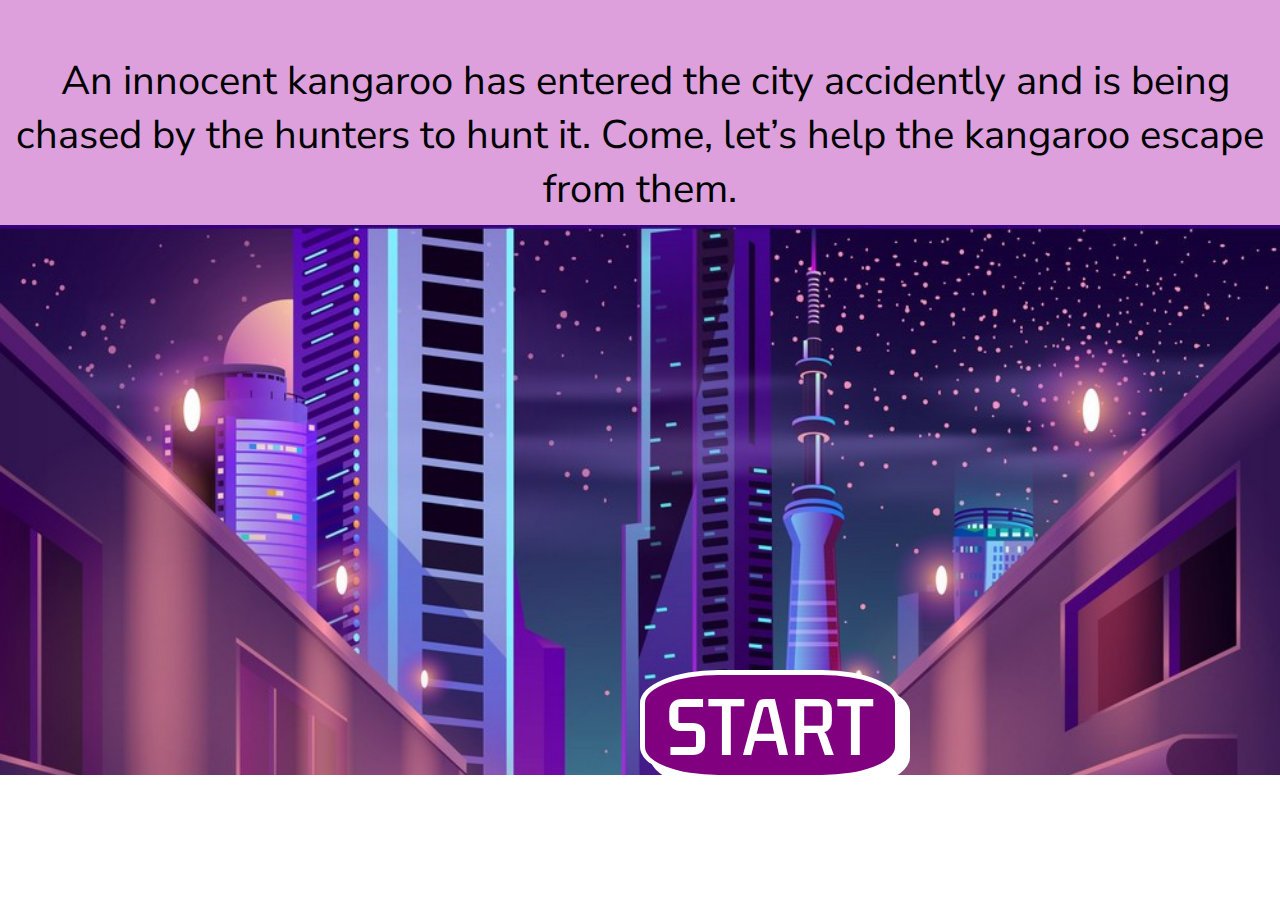
==== index.html @ 8cefb25e "added" ====
<!DOCTYPE html>
<html lang="en">
<head>
    <meta charset="UTF-8">
    <meta name="viewport" content="width=device-width, initial-scale=1.0">
    <title>home</title>
    <link rel="stylesheet" href="home.css" class="css">
</head>
<body>
    <nav><center><br>&nbsp;An innocent kangaroo has entered the city accidently and is being chased by the hunters to hunt it.
        Come, let&#8217;s help the kangaroo escape from them.</center></nav>

    <div class="home">
        <div id="start">START</div>
    </div>




    <script src="home.js"></script>
</body>
</html>
---- home.css ----
@import url('https://fonts.googleapis.com/css2?family=Kdam+Thmor+Pro&family=Nunito&family=Nunito+Sans:opsz,wght@6..12,700&family=Poppins&display=swap');
@import url('https://fonts.googleapis.com/css2?family=Kdam+Thmor+Pro&family=Nunito&family=Nunito+Sans:opsz,wght@6..12,700&family=Poppins&family=Sofia+Sans+Semi+Condensed&display=swap');

*{
    margin: 0;
    padding: 0;
}

nav{
    height:25vh;
    width:100%;
    background-color: plum;
    font-size: 40px;
    font-family: 'Nunito Sans', sans-serif;
    
} 

.home{
    background-image: url(assets/start.jpg);
    background-repeat: no-repeat;
    background-size:cover;
    /* background-position: center; */
    width: 100vw;
    height: 550px;
    }


#start{
        height: 100px;
        width:250px;
        background-color: purple;
        border: 5px solid white;
        position: absolute;
        bottom:120px;
        left: 640px;
        color: white;
        font-size: 70px;
        text-align: center;
        border-radius: 30%;
        font-family:'Kdam Thmor Pro', sans-serif;
        box-shadow:10px 10px  white ;
        
}

#start:hover{
    color: rgb(11, 11, 12);
    background-color: rgb(127, 229, 255);
    cursor: pointer;
    box-shadow: 15px 15px 15px rgb(61, 10, 246);
}


@media only screen and (max-width: 700px){
    nav{
        font-size: 18px;
        height: 22vh;
    }
    #start{
        position:absolute;
        left: 100px;
        height: 75px;
        width:150px;
        font-size: 47px;
        border: 2px solid white;
        overflow: hidden;
    }
    .home{
        height: 470px;
    }


};
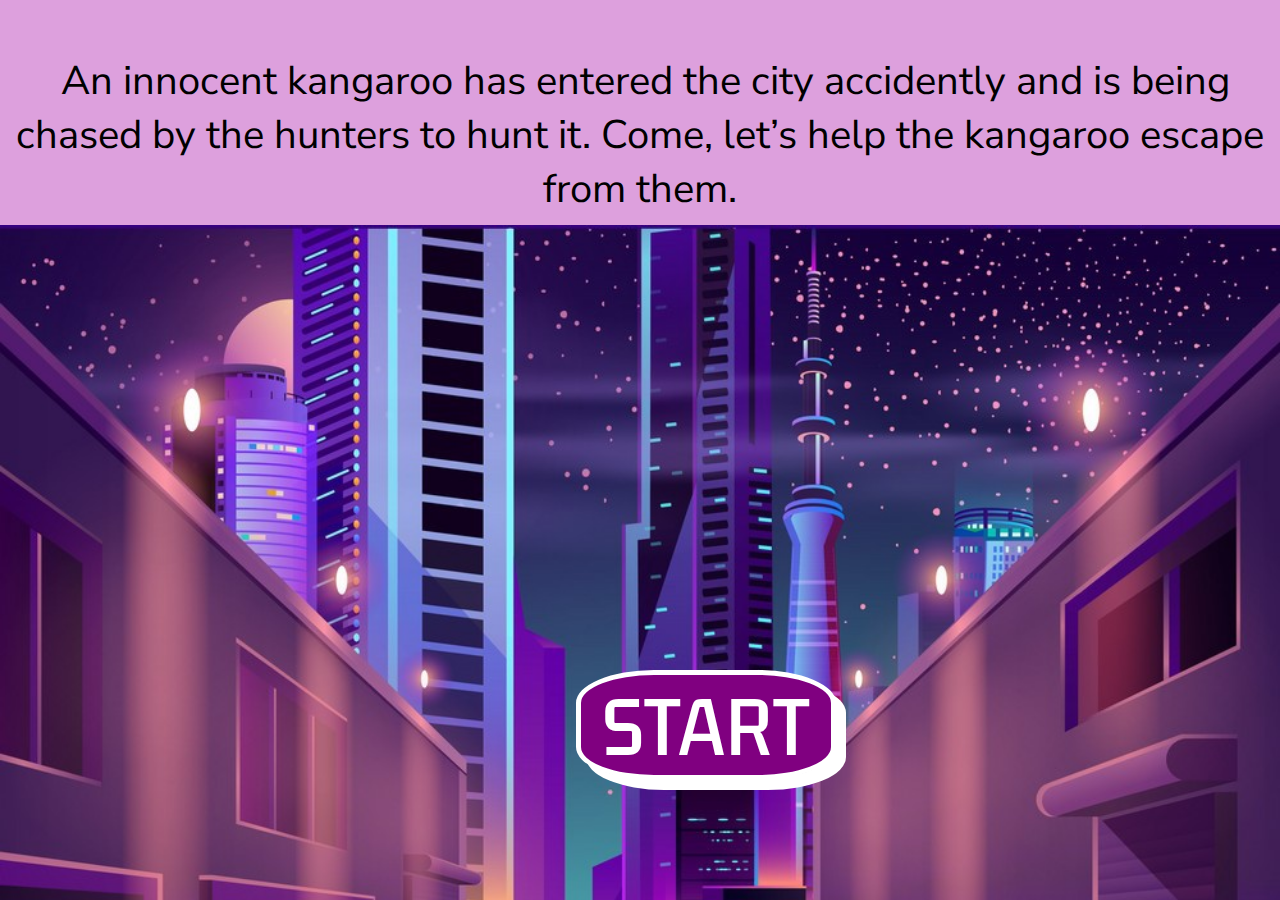
==== commit 3482b51e: "success" ====
--- a/index.html
+++ b/index.html
@@ -2,21 +2,24 @@
 <html lang="en">
 <head>
     <meta charset="UTF-8">
-    <meta name="viewport" content="width=device-width, initial-scale=1.0">
+    <meta name="viewport" content="width=device-width, initial-scale=1.0, maximum-scale=1.0, user-scalable=no" />
     <title>home</title>
     <link rel="stylesheet" href="home.css" class="css">
 </head>
 <body>
-    <nav><center><br>&nbsp;An innocent kangaroo has entered the city accidently and is being chased by the hunters to hunt it.
-        Come, let&#8217;s help the kangaroo escape from them.</center></nav>
 
-    <div class="home">
-        <div id="start">START</div>
-    </div>
+<!-- story of the game begins -->
+<nav><center><br>&nbsp;An innocent kangaroo has entered the city accidently and is being chased by the hunters to hunt it.
+        Come, let&#8217;s help the kangaroo escape from them. </center></nav>
+
+<!-- start button -->
+<div class="home">
+    <div id="start">START</div>
+</div>
 
 
 
-
-    <script src="home.js"></script>
+<!-- linking html with javascript file -->
+<script src="home.js"></script>
 </body>
 </html>
--- a/home.css
+++ b/home.css
@@ -6,25 +6,26 @@
     padding: 0;
 }
 
+/* styling navbar */
 nav{
     height:25vh;
     width:100%;
     background-color: plum;
-    font-size: 40px;
+    font-size: 30px;
     font-family: 'Nunito Sans', sans-serif;
-    
 } 
 
+/* styling the background screen */
 .home{
     background-image: url(assets/start.jpg);
     background-repeat: no-repeat;
     background-size:cover;
-    /* background-position: center; */
     width: 100vw;
-    height: 550px;
-    }
+    height: 100vh;
+    overflow: hidden;
+}
 
-
+/* styling the start button */
 #start{
         height: 100px;
         width:250px;
@@ -50,23 +51,48 @@
 }
 
 
-@media only screen and (max-width: 700px){
+
+/* media query for phone screen of dimensions 360 x 800 */
+
+@media screen and (max-width:801px) and (min-width:300px){
     nav{
         font-size: 18px;
-        height: 22vh;
+        height: 20vh;
     }
-    #start{
-        position:absolute;
+
+    .home {
+        height: 80vh;
+    }
+
+    #start {
+        position: absolute;
         left: 100px;
         height: 75px;
-        width:150px;
+        width: 150px;
         font-size: 47px;
         border: 2px solid white;
         overflow: hidden;
+        bottom: 25vh;
     }
-    .home{
-        height: 470px;
+}
+
+/* media query for laptop screen of dimensions 1920 x 1080 */
+
+@media screen and (max-width:1921px) and (min-width:800px){
+    nav {
+        font-size: 40px;
+        height: 25vh;
     }
 
+    .home {
+        height: 75vh;
+    }
 
-};+    #start {
+        left: 45vw;
+    }
+}
+
+
+ 
+
